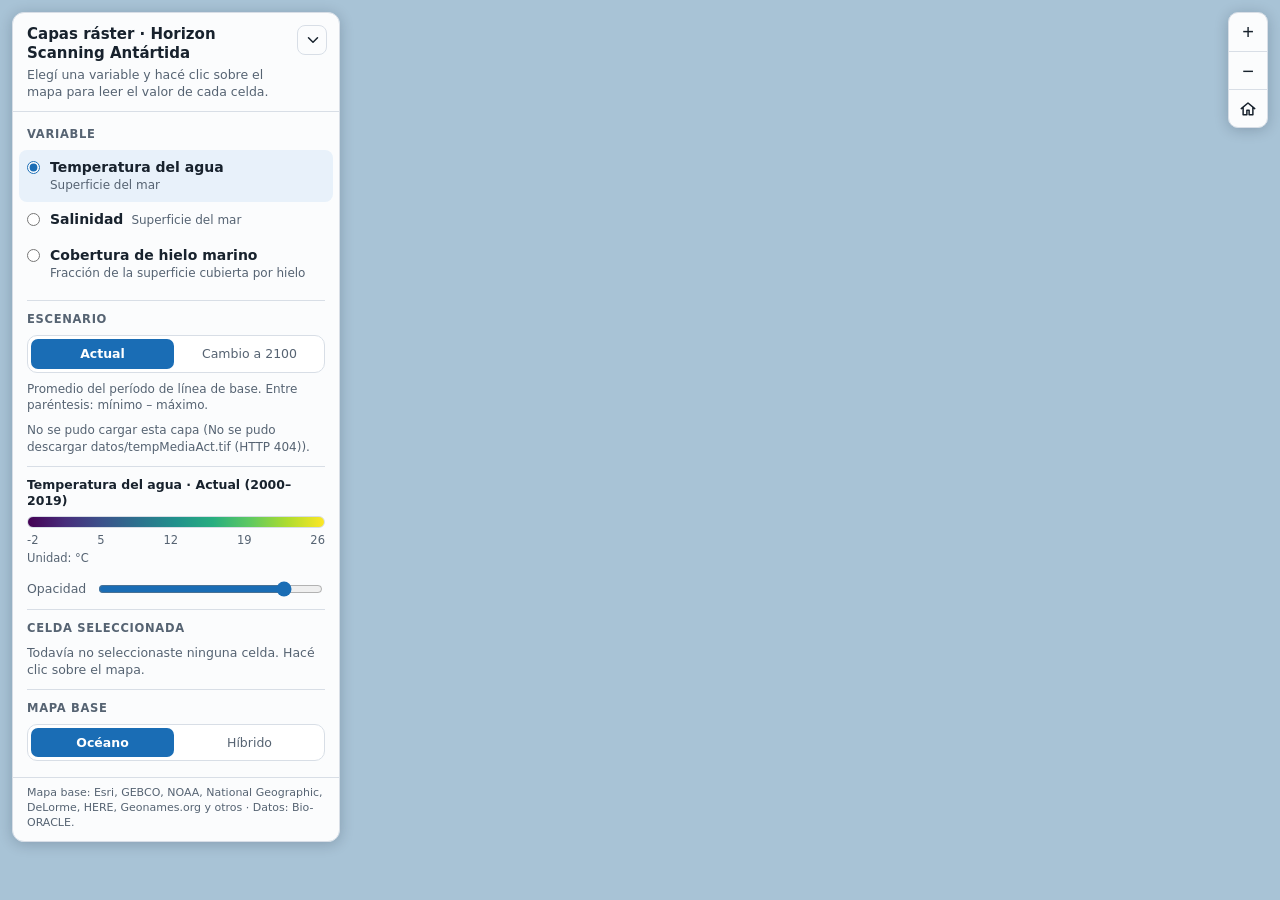
==== index.html @ 087e966c "Add files via upload" ====
<!doctype html>
<html lang="es">
<head>
  <meta charset="utf-8">
  <meta name="viewport" content="width=device-width, initial-scale=1">
  <title>Capas ráster · Horizon Scanning Antártida</title>
  <link rel="stylesheet" href="style.css">
</head>
<body>
  <div id="map" tabindex="0" role="application" aria-label="Mapa interactivo. Flechas para mover, más y menos para acercar o alejar.">
    <canvas id="c-base"></canvas>
    <canvas id="c-ras"></canvas>
    <canvas id="c-lab"></canvas>
    <canvas id="c-ov"></canvas>
  </div>

  <div id="controles">
    <button id="zin" type="button" aria-label="Acercar">+</button>
    <button id="zout" type="button" aria-label="Alejar">−</button>
    <button id="zhome" type="button" aria-label="Volver a la vista inicial" title="Vista inicial">
      <svg viewBox="0 0 24 24" width="18" height="18" aria-hidden="true"><path d="M3 11.5 12 4l9 7.5M5.5 10v9.5h5v-6h3v6h5V10" fill="none" stroke="currentColor" stroke-width="2" stroke-linecap="round" stroke-linejoin="round"/></svg>
    </button>
  </div>

  <div id="hud" hidden></div>
  <div id="aviso" role="alert" hidden></div>

  <aside id="panel" aria-label="Panel de capas">
    <header>
      <div>
        <h1 id="titulo"></h1>
        <p id="subtitulo"></p>
      </div>
      <button id="min" type="button" aria-label="Mostrar u ocultar el panel" title="Mostrar u ocultar el panel">
        <svg viewBox="0 0 24 24" width="18" height="18" aria-hidden="true"><path d="M6 9l6 6 6-6" fill="none" stroke="currentColor" stroke-width="2" stroke-linecap="round" stroke-linejoin="round"/></svg>
      </button>
    </header>

    <div class="cuerpo">
      <section>
        <h2>Variable</h2>
        <div id="lista-vars" role="radiogroup" aria-label="Variable"></div>
      </section>

      <section>
        <h2>Escenario</h2>
        <div id="seg-esc" class="seg" role="radiogroup" aria-label="Escenario"></div>
        <p id="desc-esc" class="nota"></p>
        <p id="estado-carga" class="nota" role="status" hidden></p>
      </section>

      <section>
        <div id="leyenda"></div>
        <label class="fila">Opacidad
          <input id="opacidad" type="range" min="0" max="100" value="85">
        </label>
      </section>

      <section id="info">
        <h2>Celda seleccionada</h2>
        <div id="info-cuerpo" aria-live="polite"></div>
      </section>

      <section>
        <h2>Mapa base</h2>
        <div id="seg-base" class="seg" role="radiogroup" aria-label="Mapa base"></div>
      </section>
    </div>

    <footer id="atrib"></footer>
  </aside>

  <script src="config.js"></script>
  <script src="tiff.js"></script>
  <script src="app.js"></script>
</body>
</html>
---- style.css ----
:root {
  --bg: #ffffff;
  --panel: rgba(255, 255, 255, .95);
  --fg: #18222d;
  --muted: #566372;
  --line: #d8dee6;
  --accent: #1a6db5;
  --act: #e8f1fa;
  --shadow: 0 2px 14px rgba(15, 25, 40, .22);
}
@media (prefers-color-scheme: dark) {
  :root {
    --bg: #12181f;
    --panel: rgba(20, 27, 35, .95);
    --fg: #e7edf3;
    --muted: #9aa8b7;
    --line: #2b3746;
    --accent: #6db3ee;
    --act: #1c2b3b;
    --shadow: 0 2px 14px rgba(0, 0, 0, .5);
  }
}

* { box-sizing: border-box; }
html, body { height: 100%; margin: 0; }
body {
  font: 14px/1.4 system-ui, -apple-system, "Segoe UI", Roboto, sans-serif;
  color: var(--fg);
  background: var(--bg);
  overflow: hidden;
}

#map {
  position: fixed; inset: 0;
  touch-action: none;
  cursor: grab;
  outline: none;
  background: #e9edf1;
}
#map.arrastrando { cursor: grabbing; }
#map:focus-visible { box-shadow: inset 0 0 0 3px var(--accent); }
#map canvas { position: absolute; inset: 0; width: 100%; height: 100%; pointer-events: none; }

/* Panel */
#panel {
  position: fixed; top: 12px; left: 12px;
  width: 328px; max-height: calc(100% - 24px);
  display: flex; flex-direction: column;
  background: var(--panel);
  backdrop-filter: blur(6px);
  border: 1px solid var(--line);
  border-radius: 12px;
  box-shadow: var(--shadow);
  z-index: 5;
}
#panel header {
  display: flex; gap: 8px; align-items: flex-start; justify-content: space-between;
  padding: 12px 12px 10px 14px;
  border-bottom: 1px solid var(--line);
}
#panel h1 { margin: 0; font-size: 15px; line-height: 1.25; font-weight: 650; }
#panel header p { margin: 3px 0 0; color: var(--muted); font-size: 12.5px; }
#panel .cuerpo { overflow: auto; padding: 4px 14px 6px; }
#panel section { padding: 10px 0; border-bottom: 1px solid var(--line); }
#panel section:last-child { border-bottom: 0; }
#panel h2 {
  margin: 0 0 8px; font-size: 11.5px; font-weight: 650;
  text-transform: uppercase; letter-spacing: .06em; color: var(--muted);
}
#panel footer {
  padding: 8px 14px 10px; border-top: 1px solid var(--line);
  color: var(--muted); font-size: 11px; line-height: 1.35;
}
#panel.min .cuerpo { display: none; }
#panel.min #min svg { transform: rotate(180deg); }
#min {
  flex: none; width: 30px; height: 30px; display: grid; place-items: center;
  border: 1px solid var(--line); border-radius: 8px; background: transparent; color: var(--fg); cursor: pointer;
}

/* Lista de capas */
.capa {
  display: grid; grid-template-columns: auto 1fr; gap: 10px; align-items: start;
  padding: 8px 8px; margin: 0 -8px; border-radius: 8px; cursor: pointer;
}
.capa:hover { background: var(--act); }
.capa:has(input:checked) { background: var(--act); }
.capa input { margin: 3px 0 0; accent-color: var(--accent); }
.capa .txt { display: flex; flex-flow: row wrap; align-items: baseline; gap: 0 8px; min-width: 0; }
.capa b { font-weight: 600; }
.capa small { color: var(--muted); font-size: 12px; }

/* Botones segmentados (escenario y mapa base) */
.seg { display: flex; gap: 4px; padding: 3px; border: 1px solid var(--line); border-radius: 10px; background: var(--bg); }
.seg label { flex: 1; position: relative; cursor: pointer; }
.seg input { position: absolute; opacity: 0; inset: 0; margin: 0; cursor: pointer; }
.seg span {
  display: block; padding: 7px 6px; text-align: center; font-size: 12.5px; line-height: 1.25;
  border-radius: 7px; color: var(--muted);
}
.seg label:hover span { background: var(--act); }
.seg input:checked + span { background: var(--accent); color: #fff; font-weight: 600; }
.seg input:focus-visible + span { outline: 2px solid var(--accent); outline-offset: 2px; }
@media (prefers-color-scheme: dark) { .seg input:checked + span { color: #0b1620; } }
.nota { margin: 8px 0 0; color: var(--muted); font-size: 12px; }
.nota[hidden] { display: none; }

/* Leyenda */
.barra { height: 12px; border-radius: 6px; border: 1px solid var(--line); }
.marcas { display: flex; justify-content: space-between; margin-top: 4px; font-size: 11.5px; color: var(--muted); font-variant-numeric: tabular-nums; }
.unidad { margin-top: 2px; font-size: 11.5px; color: var(--muted); }
.fila { display: flex; align-items: center; gap: 10px; margin-top: 10px; color: var(--muted); font-size: 12.5px; }
.fila input[type=range] { flex: 1; accent-color: var(--accent); }
#leyenda + .fila { margin-top: 12px; }
.leg-titulo { margin-bottom: 7px; font-size: 12.5px; font-weight: 600; line-height: 1.3; }
.varname { margin: 0 0 2px; font-size: 12.5px; color: var(--muted); }
.vacio { margin: 0; color: var(--muted); font-size: 12.5px; }

/* Celda seleccionada */
.coords { margin: 0 0 6px; font-weight: 600; font-variant-numeric: tabular-nums; }
#info table { width: 100%; border-collapse: collapse; }
#info th, #info td { padding: 5px 6px; text-align: left; font-weight: 400; vertical-align: top; }
#info th { color: var(--muted); font-size: 12.5px; padding-left: 0; }
#info td { text-align: right; font-variant-numeric: tabular-nums; font-weight: 600; }
#info td .v { white-space: nowrap; }
#info td .rango { display: inline-block; white-space: nowrap; font-weight: 400; color: var(--muted); }
#info td.nd { color: var(--muted); font-weight: 400; }
#info tr + tr { border-top: 1px solid var(--line); }
#info tr.act th { color: var(--fg); font-weight: 600; }
.celda { margin: 6px 0 0; color: var(--muted); font-size: 11.5px; }
.celda + .celda { margin-top: 2px; }
.btn {
  margin-top: 10px; padding: 6px 10px; font: inherit; font-size: 12.5px;
  border: 1px solid var(--line); border-radius: 8px; background: transparent; color: var(--fg); cursor: pointer;
}
.btn:hover { background: var(--act); }

select {
  width: 100%; margin-top: 6px; padding: 7px 8px; font: inherit;
  color: var(--fg); background: var(--bg); border: 1px solid var(--line); border-radius: 8px;
}
#panel section label.fila[for] { margin-top: 0; }

/* Controles del mapa */
#controles {
  position: fixed; top: 12px; right: 12px; z-index: 5;
  display: flex; flex-direction: column;
  background: var(--panel); border: 1px solid var(--line); border-radius: 10px; box-shadow: var(--shadow);
  overflow: hidden;
}
#controles button {
  width: 38px; height: 38px; display: grid; place-items: center;
  font-size: 20px; line-height: 1; color: var(--fg);
  background: transparent; border: 0; cursor: pointer;
}
#controles button + button { border-top: 1px solid var(--line); }
#controles button:hover { background: var(--act); }
button:focus-visible, input:focus-visible, select:focus-visible { outline: 2px solid var(--accent); outline-offset: 2px; }

/* Lectura al pasar el cursor */
#hud {
  position: fixed; left: 352px; bottom: 14px; z-index: 4; pointer-events: none;
  padding: 6px 10px; border-radius: 8px; background: var(--panel); border: 1px solid var(--line);
  box-shadow: var(--shadow); font-size: 12.5px; font-variant-numeric: tabular-nums;
}
@media (hover: none) { #hud { display: none; } }

#aviso {
  position: fixed; left: 50%; top: 14px; transform: translateX(-50%); z-index: 6;
  max-width: min(560px, calc(100% - 100px)); padding: 10px 14px; border-radius: 10px;
  background: #fff4d6; color: #4a3800; border: 1px solid #e6c766; box-shadow: var(--shadow);
}
#aviso[hidden], #hud[hidden] { display: none; }

@media (max-width: 720px) {
  #panel {
    top: auto; left: 0; right: 0; bottom: 0; width: auto; max-height: 46vh;
    border-radius: 14px 14px 0 0; border-left: 0; border-right: 0; border-bottom: 0;
  }
  #aviso { top: 60px; left: 12px; right: 12px; transform: none; max-width: none; }
}
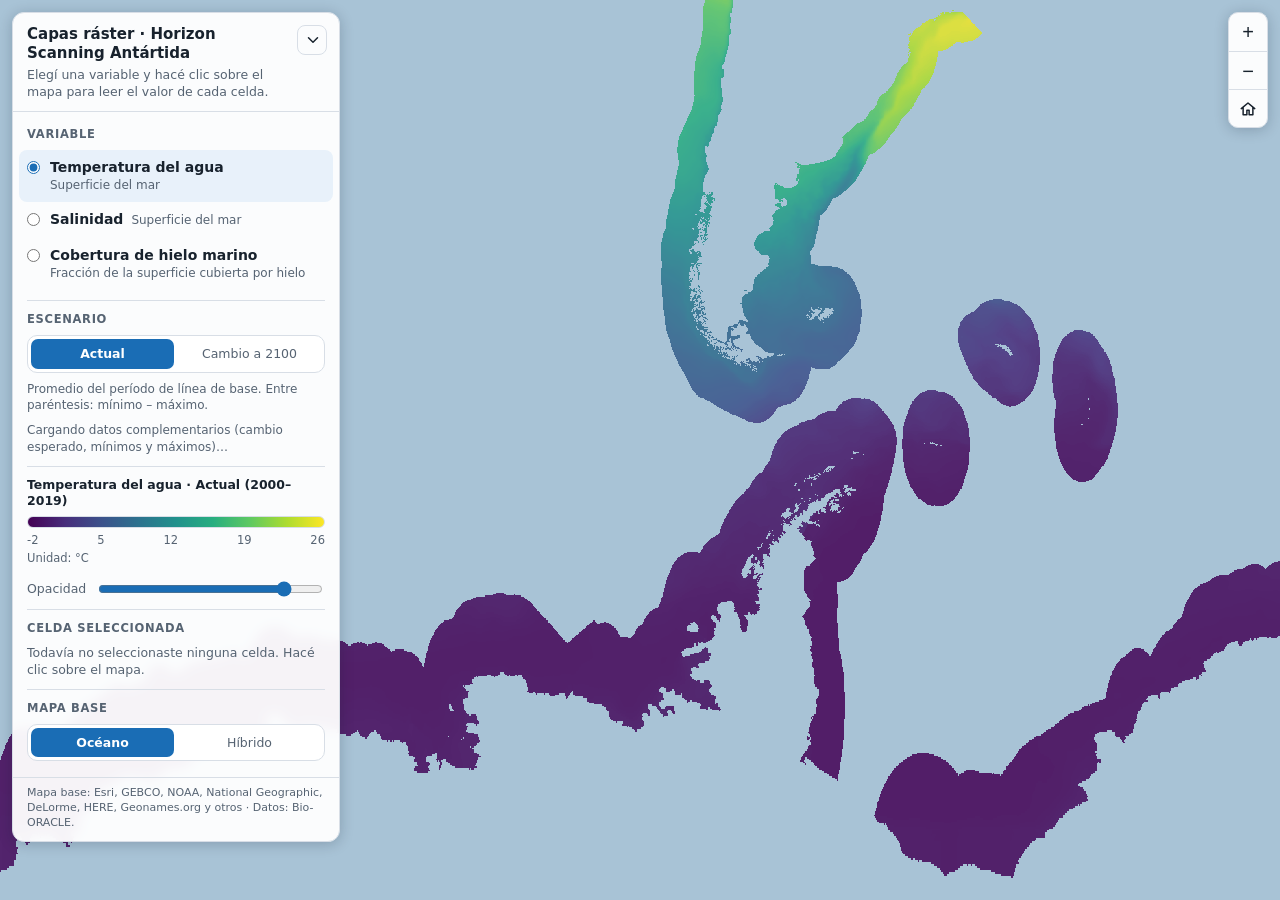
==== commit d2f6a108: "Update index.html" ====
--- a/index.html
+++ b/index.html
@@ -3,7 +3,7 @@
 <head>
   <meta charset="utf-8">
   <meta name="viewport" content="width=device-width, initial-scale=1">
-  <title>Capas ráster · Horizon Scanning Antártida</title>
+  <title>Herramientas y estrategias para prevenir la introducción de especies marinas en el Cono Sur</title>
   <link rel="stylesheet" href="style.css">
 </head>
 <body>
